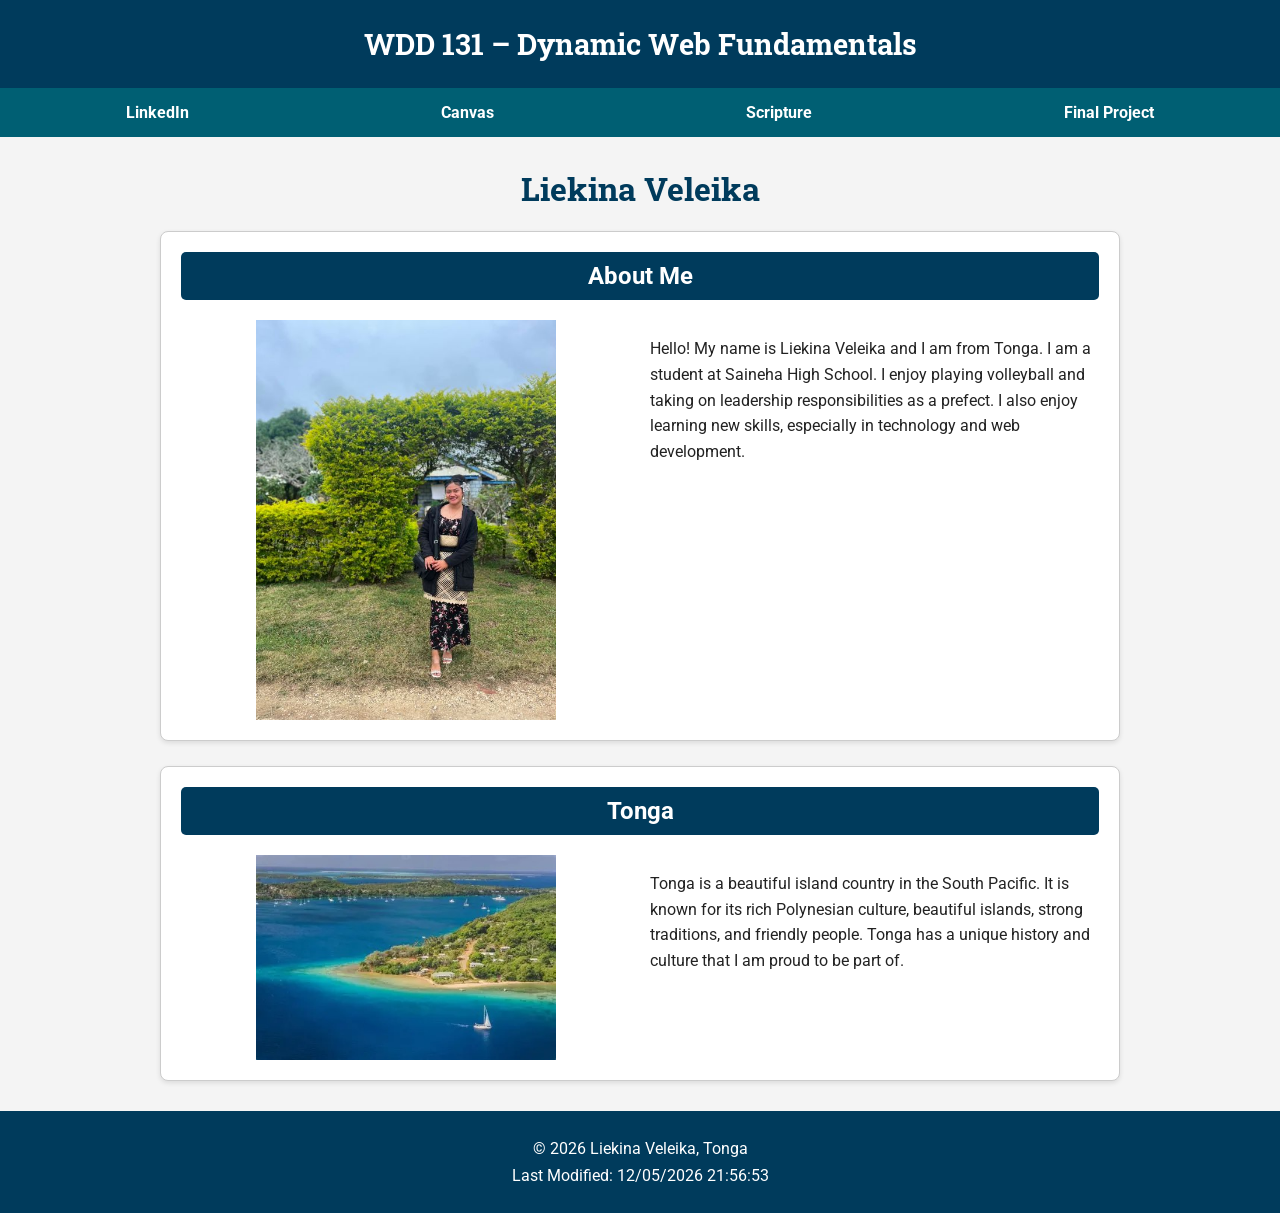
==== index.html @ aaa91f70 "Complete W01 Home Page" ====
<!DOCTYPE html>
<html lang="en-US">

<head>
  <meta charset="UTF-8">
  <meta name="viewport" content="width=device-width, initial-scale=1.0">

  <title>WDD 131 – Dynamic Web Fundamentals – Liekina Veleika</title>

  <meta name="description"
    content="WDD 131 – Dynamic Web Fundamentals – Liekina Veleika. A student webpage about web development, learning, Tonga, volleyball, and leadership.">

  <meta name="author" content="Liekina Veleika">

  <!-- Google Fonts -->

<link rel="preconnect" href="https://fonts.googleapis.com"> <link rel="preconnect" href="https://fonts.gstatic.com" crossorigin> <link href="https://fonts.googleapis.com/css2?family=Roboto:wght@400;500;700&family=Roboto+Slab:wght@700&display=swap" rel="stylesheet">

<!-- External CSS file -->

<link rel="stylesheet" href="styles/base.css">

<!-- External JavaScript file -->

<script src="scripts/getdates.js" defer></script>
</head>

<body>

  <header>
    <span id="course-title">WDD 131 – Dynamic Web Fundamentals</span>

    <nav>
      <a href="https://www.linkedin.com/" target="_blank">LinkedIn</a>
      <a href="https://byupw.instructure.com/" target="_blank">Canvas</a>
      <a href="https://www.churchofjesuschrist.org/study/scriptures" target="_blank">Scripture</a>
      <a href="#">Final Project</a>
    </nav>
  </header>

  <main>

    <h1>Liekina Veleika</h1>

    <section class="card">
  <h2>About Me</h2>

  <img src="images/profile.jpg" alt=Liekina Veleika">

  <p>
    Hello! My name is Liekina Veleika and I am from Tonga.
    I am a student at Saineha High School. I enjoy playing volleyball and
    taking on leadership responsibilities as a prefect. I also enjoy
    learning new skills, especially in technology and web development.
  </p>
</section>

<section class="card">
  <h2>Tonga</h2>

  <img src="images/tonga.jpg" alt="Beautiful coastal landscape in Tonga">

  <p>
    Tonga is a beautiful island country in the South Pacific.
    It is known for its rich Polynesian culture, beautiful islands,
    strong traditions, and friendly people. Tonga has a unique history
    and culture that I am proud to be part of.
  </p>
</section>


  </main>

  <footer>
    <p>
      &copy; <span id="currentyear"></span>
      Liekina Veleika, Tonga
    </p>

    <p id="lastModified"></p>
  </footer>

</body>
</html>
---- styles/base.css ----
:root {
  --primary-color: #003b5c;
  --secondary-color: #005f73;
  --accent-color: #ee9b00;
  --background-color: #f4f4f4;
  --text-color: #222;
  --white: #ffffff;
}

* {
  box-sizing: border-box;
}

body {
  margin: 0;
  font-family: 'Roboto', sans-serif;
  color: var(--text-color);
  background-color: var(--background-color);
}

header {
  background-color: var(--primary-color);
  color: var(--white);
}

#course-title {
  display: block;
  text-align: center;
  padding: 25px 10px;
  font-family: 'Roboto Slab', serif;
  font-size: 1.8rem;
  font-weight: 700;
}

nav {
  display: flex;
  justify-content: space-around;
  align-items: center;
  background-color: var(--secondary-color);
}

nav a {
  color: var(--white);
  text-decoration: none;
  padding: 15px 20px;
  font-weight: 700;
  transition: background-color 0.3s, color 0.3s;
}

nav a:hover {
  background-color: var(--accent-color);
  color: #000;
}

main {
  max-width: 1000px;
  margin: 30px auto;
  padding: 0 20px;
}

h1 {
  text-align: center;
  font-family: 'Roboto Slab', serif;
  color: var(--primary-color);
}

.card {
  display: grid;
  grid-template-columns: 1fr 1fr;
  gap: 20px;
  background-color: var(--white);
  border: 1px solid #ccc;
  border-radius: 8px;
  padding: 20px;
  margin-bottom: 25px;
  box-shadow: 0 2px 5px rgba(0, 0, 0, 0.1);
}

.card h2 {
  grid-column: 1 / -1;
  text-align: center;
  background-color: var(--primary-color);
  color: var(--white);
  padding: 10px;
  margin: 0;
  border-radius: 5px;
}

.card img {
  width: 100%;
  max-width: 300px;
  height: auto;
  display: block;
  margin: auto;
}

.card p {
  line-height: 1.6;
}

footer {
  text-align: center;
  background-color: var(--primary-color);
  color: var(--white);
  padding: 20px;
  margin-top: 30px;
}

footer p {
  margin: 8px;
}

@media (max-width: 600px) {
  nav {
    flex-direction: column;
  }

  nav a {
    width: 100%;
    text-align: center;
  }

  .card {
    grid-template-columns: 1fr;
  }
}
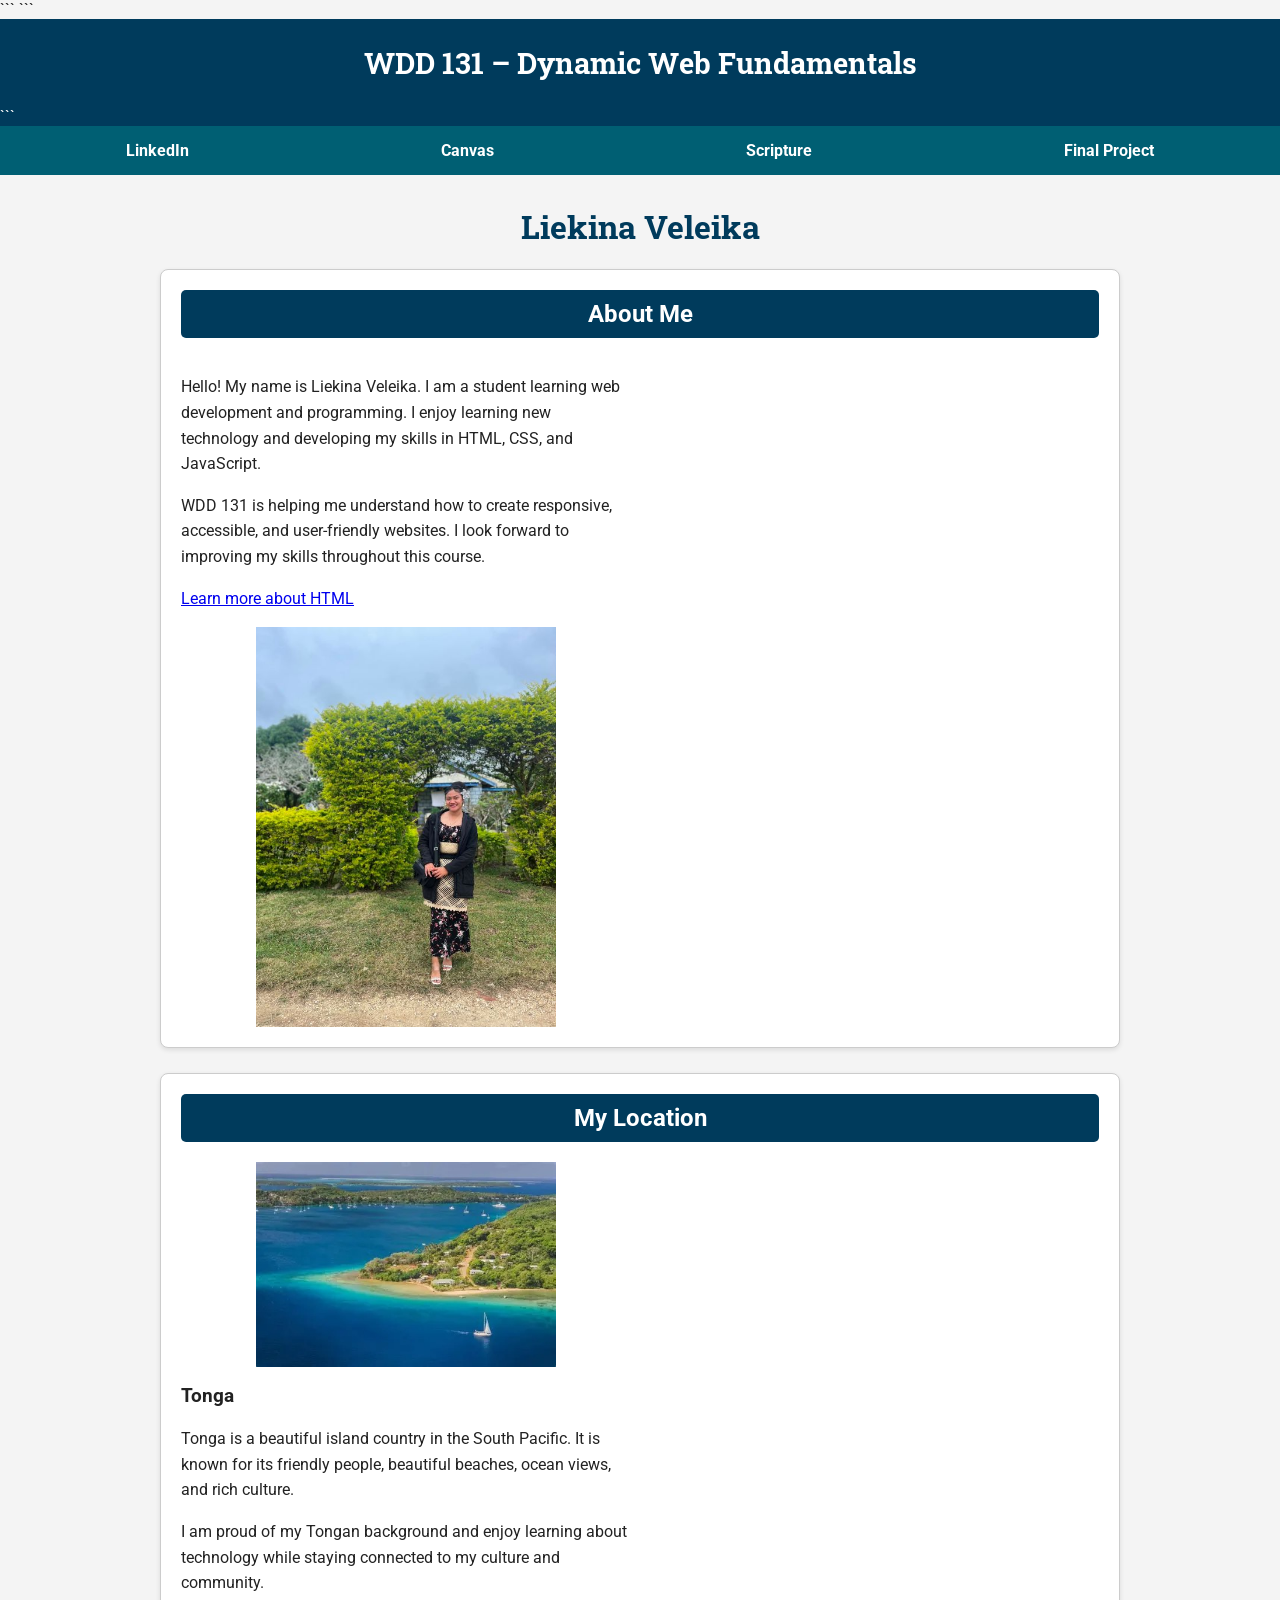
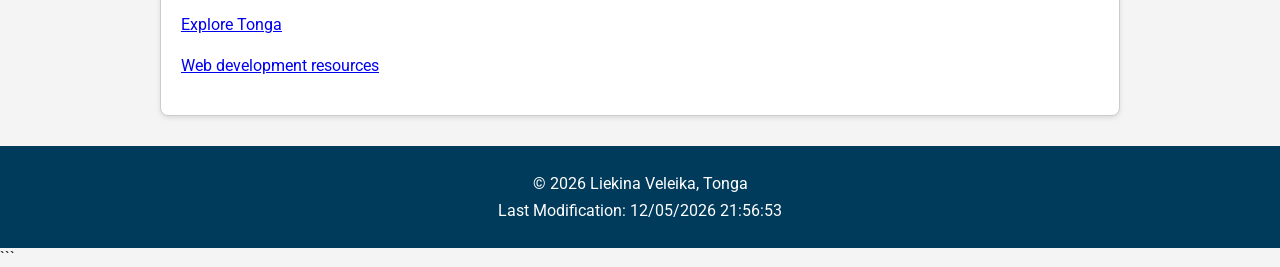
==== commit 982c6939: "Fix W01 HTML validation and links" ====
--- a/index.html
+++ b/index.html
@@ -1,84 +1,115 @@
 <!DOCTYPE html>
-<html lang="en-US">
 
+<html lang="en">
 <head>
-  <meta charset="UTF-8">
-  <meta name="viewport" content="width=device-width, initial-scale=1.0">
+    <meta charset="UTF-8">
+    <meta name="viewport" content="width=device-width, initial-scale=1.0">
+    <title>WDD 131 – Dynamic Web Fundamentals – Liekina Veleika</title>
+    <meta name="description" content="WDD 131 – Dynamic Web Fundamentals – Liekina Veleika. A student webpage about web development, learning, Tonga, volleyball, and leadership.">
+    <meta name="author" content="Liekina Veleika">
 
-  <title>WDD 131 – Dynamic Web Fundamentals – Liekina Veleika</title>
-
-  <meta name="description"
-    content="WDD 131 – Dynamic Web Fundamentals – Liekina Veleika. A student webpage about web development, learning, Tonga, volleyball, and leadership.">
-
-  <meta name="author" content="Liekina Veleika">
-
-  <!-- Google Fonts -->
-
-<link rel="preconnect" href="https://fonts.googleapis.com"> <link rel="preconnect" href="https://fonts.gstatic.com" crossorigin> <link href="https://fonts.googleapis.com/css2?family=Roboto:wght@400;500;700&family=Roboto+Slab:wght@700&display=swap" rel="stylesheet">
-
-<!-- External CSS file -->
-
+```
 <link rel="stylesheet" href="styles/base.css">
 
-<!-- External JavaScript file -->
+<link rel="preconnect" href="https://fonts.googleapis.com">
+<link rel="preconnect" href="https://fonts.gstatic.com" crossorigin>
+<link href="https://fonts.googleapis.com/css2?family=Roboto:wght@400;500;700&family=Roboto+Slab:wght@700&display=swap" rel="stylesheet">
 
 <script src="scripts/getdates.js" defer></script>
+```
+
 </head>
 
 <body>
+    <header>
+        <span id="course-title">WDD 131 – Dynamic Web Fundamentals</span>
 
-  <header>
-    <span id="course-title">WDD 131 – Dynamic Web Fundamentals</span>
+```
+    <nav>
+        <a href="https://www.linkedin.com/" target="_blank">LinkedIn</a>
+        <a href="https://byupw.instructure.com/" target="_blank">Canvas</a>
+        <a href="https://www.churchofjesuschrist.org/study/scriptures" target="_blank">Scripture</a>
+        <a href="#">Final Project</a>
+    </nav>
+</header>
 
-    <nav>
-      <a href="https://www.linkedin.com/" target="_blank">LinkedIn</a>
-      <a href="https://byupw.instructure.com/" target="_blank">Canvas</a>
-      <a href="https://www.churchofjesuschrist.org/study/scriptures" target="_blank">Scripture</a>
-      <a href="#">Final Project</a>
-    </nav>
-  </header>
-
-  <main>
-
+<main>
     <h1>Liekina Veleika</h1>
 
     <section class="card">
-  <h2>About Me</h2>
+        <h2>About Me</h2>
 
-  <img src="images/profile.jpg" alt=Liekina Veleika">
+        <div class="about-content">
+            <div>
+                <p>
+                    Hello! My name is Liekina Veleika. I am a student learning
+                    web development and programming. I enjoy learning new
+                    technology and developing my skills in HTML, CSS, and
+                    JavaScript.
+                </p>
 
-  <p>
-    Hello! My name is Liekina Veleika and I am from Tonga.
-    I am a student at Saineha High School. I enjoy playing volleyball and
-    taking on leadership responsibilities as a prefect. I also enjoy
-    learning new skills, especially in technology and web development.
-  </p>
-</section>
+                <p>
+                    WDD 131 is helping me understand how to create responsive,
+                    accessible, and user-friendly websites. I look forward to
+                    improving my skills throughout this course.
+                </p>
 
-<section class="card">
-  <h2>Tonga</h2>
+                <p>
+                    <a href="https://developer.mozilla.org/en-US/docs/Web/HTML" target="_blank">
+                        Learn more about HTML
+                    </a>
+                </p>
+            </div>
 
-  <img src="images/tonga.jpg" alt="Beautiful coastal landscape in Tonga">
+            <img src="images/profile.jpg" alt="Portrait of Liekina Veleika">
+        </div>
+    </section>
 
-  <p>
-    Tonga is a beautiful island country in the South Pacific.
-    It is known for its rich Polynesian culture, beautiful islands,
-    strong traditions, and friendly people. Tonga has a unique history
-    and culture that I am proud to be part of.
-  </p>
-</section>
+    <section class="card">
+        <h2>My Location</h2>
 
+        <div class="location-content">
+            <img src="images/tonga.jpg" alt="Beautiful coastal landscape in Tonga">
 
-  </main>
+            <div>
+                <h3>Tonga</h3>
 
-  <footer>
+                <p>
+                    Tonga is a beautiful island country in the South Pacific.
+                    It is known for its friendly people, beautiful beaches,
+                    ocean views, and rich culture.
+                </p>
+
+                <p>
+                    I am proud of my Tongan background and enjoy learning
+                    about technology while staying connected to my culture
+                    and community.
+                </p>
+
+                <p>
+                    <a href="https://www.tourismtonga.gov.to/" target="_blank">
+                        Explore Tonga
+                    </a>
+                </p>
+
+                <p>
+                    <a href="https://www.w3.org/" target="_blank">
+                        Web development resources
+                    </a>
+                </p>
+            </div>
+        </div>
+    </section>
+</main>
+
+<footer>
     <p>
-      &copy; <span id="currentyear"></span>
-      Liekina Veleika, Tonga
+        © <span id="currentyear"></span> Liekina Veleika, Tonga
     </p>
 
     <p id="lastModified"></p>
-  </footer>
+</footer>
+```
 
 </body>
 </html>
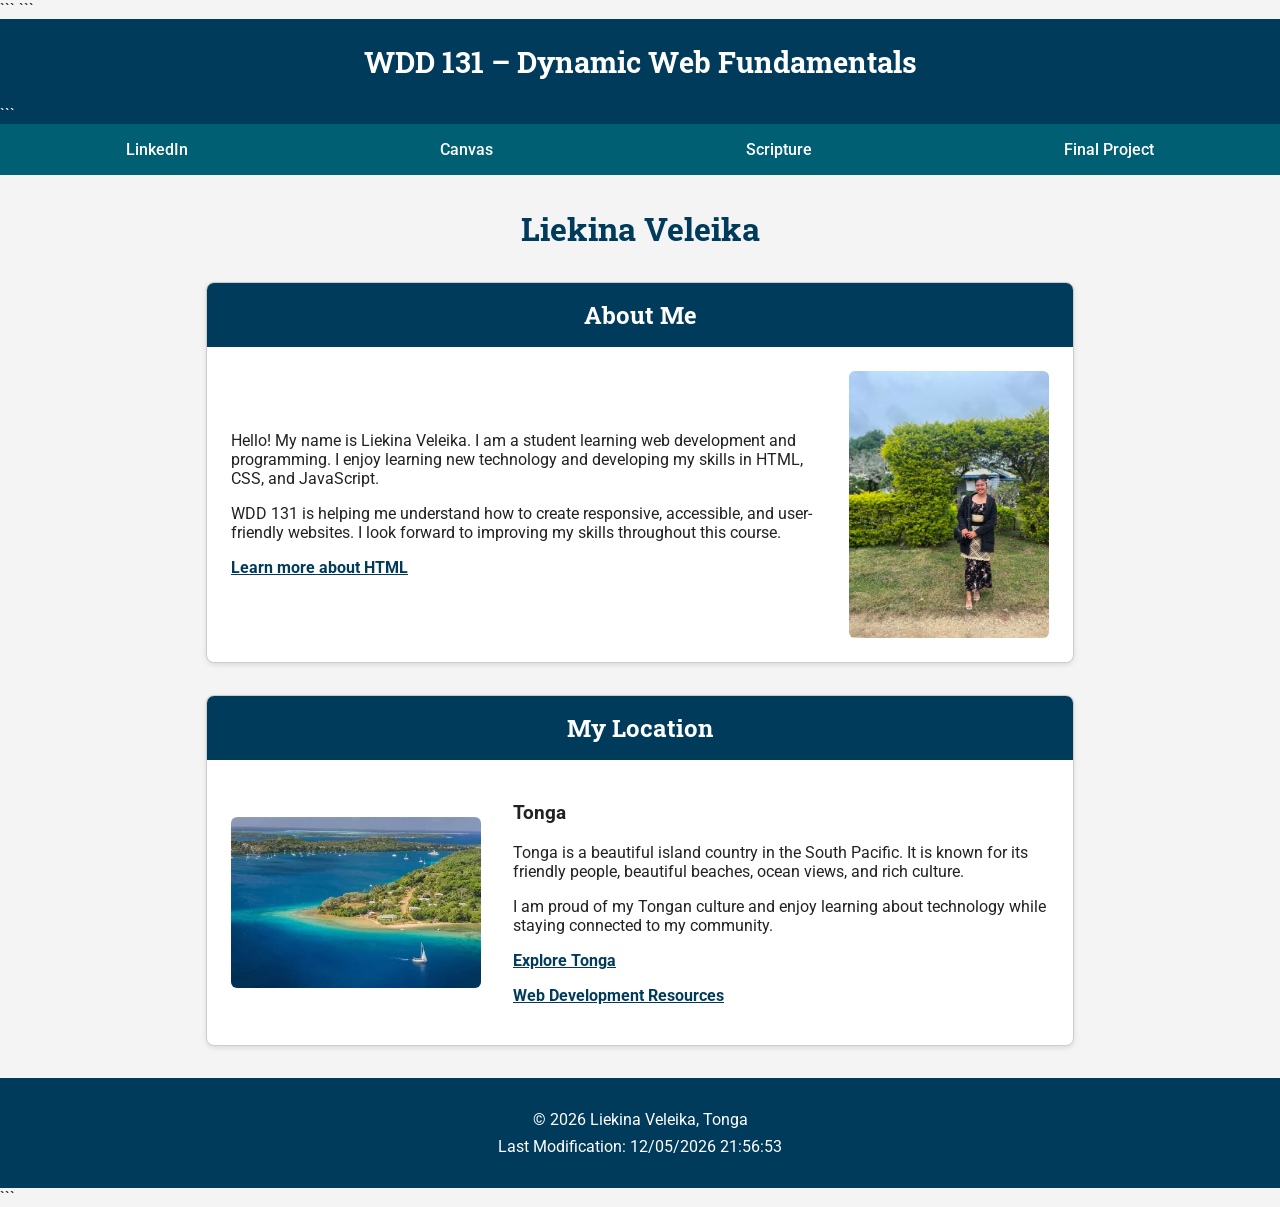
==== commit 12d19950: "Fix W01 Home Page validation" ====
--- a/index.html
+++ b/index.html
@@ -4,11 +4,14 @@
 <head>
     <meta charset="UTF-8">
     <meta name="viewport" content="width=device-width, initial-scale=1.0">
-    <title>WDD 131 – Dynamic Web Fundamentals – Liekina Veleika</title>
-    <meta name="description" content="WDD 131 – Dynamic Web Fundamentals – Liekina Veleika. A student webpage about web development, learning, Tonga, volleyball, and leadership.">
-    <meta name="author" content="Liekina Veleika">
 
 ```
+<title>WDD 131 – Dynamic Web Fundamentals – Liekina Veleika</title>
+
+<meta name="description" content="WDD 131 – Dynamic Web Fundamentals – Liekina Veleika. A student webpage about web development, learning, Tonga, volleyball, and leadership.">
+
+<meta name="author" content="Liekina Veleika">
+
 <link rel="stylesheet" href="styles/base.css">
 
 <link rel="preconnect" href="https://fonts.googleapis.com">
@@ -81,9 +84,8 @@
                 </p>
 
                 <p>
-                    I am proud of my Tongan background and enjoy learning
-                    about technology while staying connected to my culture
-                    and community.
+                    I am proud of my Tongan culture and enjoy learning
+                    about technology while staying connected to my community.
                 </p>
 
                 <p>
@@ -94,7 +96,7 @@
 
                 <p>
                     <a href="https://www.w3.org/" target="_blank">
-                        Web development resources
+                        Web Development Resources
                     </a>
                 </p>
             </div>
--- a/styles/base.css
+++ b/styles/base.css
@@ -1,126 +1,152 @@
 :root {
-  --primary-color: #003b5c;
-  --secondary-color: #005f73;
-  --accent-color: #ee9b00;
-  --background-color: #f4f4f4;
-  --text-color: #222;
-  --white: #ffffff;
+--primary-color: #003b5c;
+--secondary-color: #005f73;
+--accent-color: #ee9b00;
+--background-color: #f4f4f4;
+--text-color: #222;
+--white: #ffffff;
 }
 
 * {
   box-sizing: border-box;
-}
+  }
 
 body {
-  margin: 0;
-  font-family: 'Roboto', sans-serif;
-  color: var(--text-color);
-  background-color: var(--background-color);
+margin: 0;
+font-family: "Roboto", sans-serif;
+color: var(--text-color);
+background-color: var(--background-color);
 }
 
 header {
-  background-color: var(--primary-color);
-  color: var(--white);
+background-color: var(--primary-color);
+color: var(--white);
 }
 
 #course-title {
-  display: block;
-  text-align: center;
-  padding: 25px 10px;
-  font-family: 'Roboto Slab', serif;
-  font-size: 1.8rem;
-  font-weight: 700;
+display: block;
+text-align: center;
+padding: 1.5rem 1rem;
+font-family: "Roboto Slab", serif;
+font-size: 1.8rem;
+font-weight: 700;
 }
 
 nav {
-  display: flex;
-  justify-content: space-around;
-  align-items: center;
-  background-color: var(--secondary-color);
+display: flex;
+justify-content: space-around;
+align-items: center;
+background-color: var(--secondary-color);
 }
 
 nav a {
-  color: var(--white);
-  text-decoration: none;
-  padding: 15px 20px;
-  font-weight: 700;
-  transition: background-color 0.3s, color 0.3s;
+color: var(--white);
+text-decoration: none;
+padding: 1rem;
+font-weight: 500;
 }
 
 nav a:hover {
-  background-color: var(--accent-color);
-  color: #000;
+background-color: var(--accent-color);
+color: #000;
+text-decoration: underline;
 }
 
 main {
-  max-width: 1000px;
-  margin: 30px auto;
-  padding: 0 20px;
+max-width: 900px;
+margin: 2rem auto;
+padding: 0 1rem;
 }
 
 h1 {
-  text-align: center;
-  font-family: 'Roboto Slab', serif;
-  color: var(--primary-color);
+text-align: center;
+color: var(--primary-color);
+font-family: "Roboto Slab", serif;
+margin-bottom: 2rem;
 }
 
 .card {
-  display: grid;
-  grid-template-columns: 1fr 1fr;
-  gap: 20px;
-  background-color: var(--white);
-  border: 1px solid #ccc;
-  border-radius: 8px;
-  padding: 20px;
-  margin-bottom: 25px;
-  box-shadow: 0 2px 5px rgba(0, 0, 0, 0.1);
+display: grid;
+background-color: var(--white);
+border: 1px solid #ccc;
+border-radius: 8px;
+margin-bottom: 2rem;
+overflow: hidden;
+box-shadow: 0 2px 5px rgba(0, 0, 0, 0.1);
 }
 
 .card h2 {
-  grid-column: 1 / -1;
-  text-align: center;
-  background-color: var(--primary-color);
-  color: var(--white);
-  padding: 10px;
-  margin: 0;
-  border-radius: 5px;
+margin: 0;
+padding: 1rem;
+background-color: var(--primary-color);
+color: var(--white);
+text-align: center;
+font-family: "Roboto Slab", serif;
 }
 
-.card img {
-  width: 100%;
-  max-width: 300px;
-  height: auto;
-  display: block;
-  margin: auto;
+.about-content {
+display: grid;
+grid-template-columns: 1fr 200px;
+gap: 2rem;
+padding: 1.5rem;
+align-items: center;
 }
 
-.card p {
-  line-height: 1.6;
+.location-content {
+display: grid;
+grid-template-columns: 250px 1fr;
+gap: 2rem;
+padding: 1.5rem;
+align-items: center;
+}
+
+.about-content img,
+.location-content img {
+width: 100%;
+height: auto;
+border-radius: 6px;
+}
+
+.card a {
+color: var(--primary-color);
+font-weight: 700;
+}
+
+.card a:hover {
+color: var(--accent-color);
 }
 
 footer {
-  text-align: center;
-  background-color: var(--primary-color);
-  color: var(--white);
-  padding: 20px;
-  margin-top: 30px;
+background-color: var(--primary-color);
+color: var(--white);
+text-align: center;
+padding: 1.5rem;
+margin-top: 2rem;
 }
 
 footer p {
-  margin: 8px;
+margin: 0.5rem;
 }
 
 @media (max-width: 600px) {
-  nav {
+#course-title {
+font-size: 1.3rem;
+}
+
+```
+nav {
     flex-direction: column;
-  }
+}
 
-  nav a {
+nav a {
     width: 100%;
     text-align: center;
-  }
+}
 
-  .card {
+.about-content,
+.location-content {
     grid-template-columns: 1fr;
-  }
+}
+```
+
 }
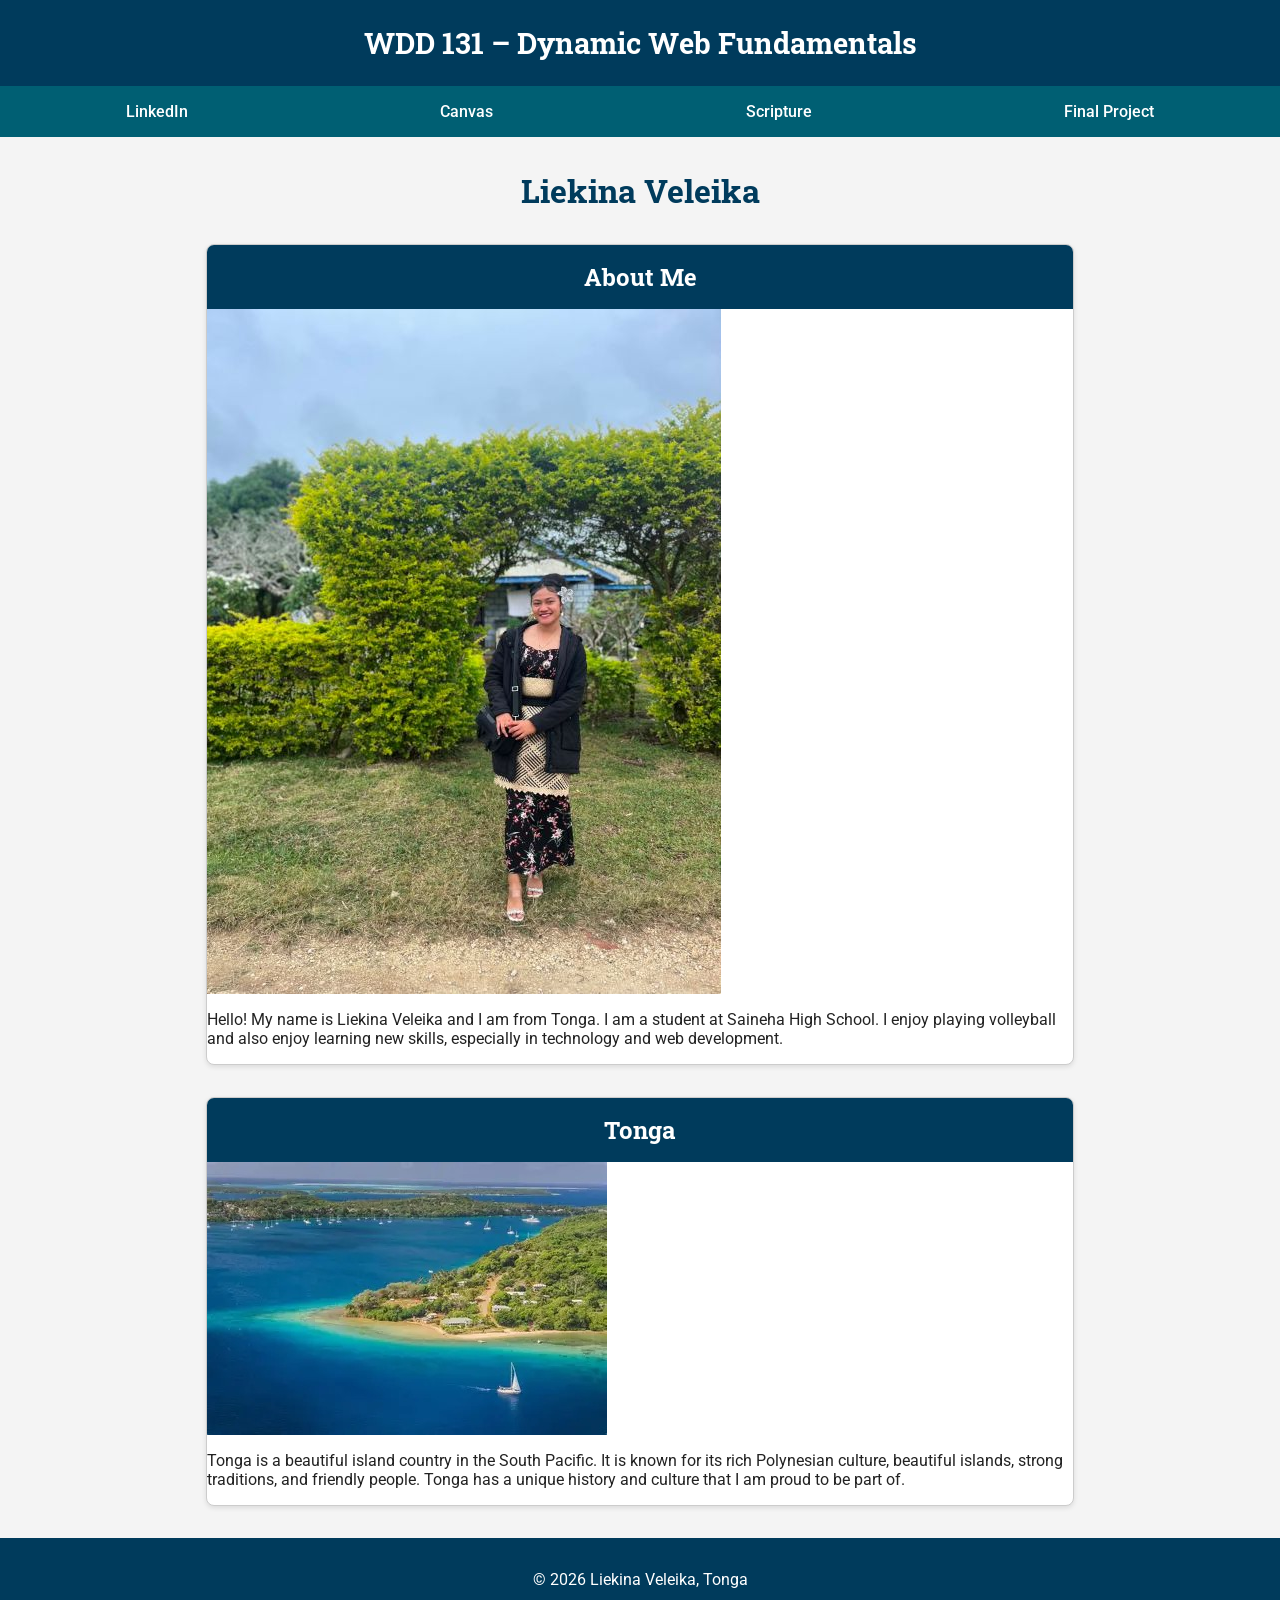
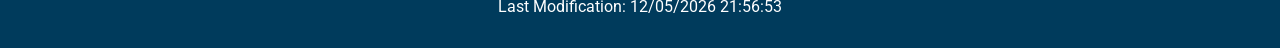
==== commit d29affbe: "Update W01 Home Page" ====
--- a/index.html
+++ b/index.html
@@ -1,117 +1,83 @@
 <!DOCTYPE html>
+<html lang="en-US">
 
-<html lang="en">
 <head>
-    <meta charset="UTF-8">
-    <meta name="viewport" content="width=device-width, initial-scale=1.0">
+  <meta charset="UTF-8">
+  <meta name="viewport" content="width=device-width, initial-scale=1.0">
 
-```
-<title>WDD 131 – Dynamic Web Fundamentals – Liekina Veleika</title>
+  <title>WDD 131 – Dynamic Web Fundamentals – Liekina Veleika</title>
 
-<meta name="description" content="WDD 131 – Dynamic Web Fundamentals – Liekina Veleika. A student webpage about web development, learning, Tonga, volleyball, and leadership.">
+  <meta name="description"
+    content="WDD 131 – Dynamic Web Fundamentals – Liekina Veleika. A student webpage about web development, learning, Tonga, rugby, and leadership.">
 
-<meta name="author" content="Liekina Veleika">
+  <meta name="author" content="Liekina Veleika">
+
+  <!-- Google Fonts -->
+
+<link rel="preconnect" href="https://fonts.googleapis.com"> <link rel="preconnect" href="https://fonts.gstatic.com" crossorigin> <link href="https://fonts.googleapis.com/css2?family=Roboto:wght@400;500;700&family=Roboto+Slab:wght@700&display=swap" rel="stylesheet">
+
+<!-- External CSS file -->
 
 <link rel="stylesheet" href="styles/base.css">
 
-<link rel="preconnect" href="https://fonts.googleapis.com">
-<link rel="preconnect" href="https://fonts.gstatic.com" crossorigin>
-<link href="https://fonts.googleapis.com/css2?family=Roboto:wght@400;500;700&family=Roboto+Slab:wght@700&display=swap" rel="stylesheet">
+<!-- External JavaScript file -->
 
 <script src="scripts/getdates.js" defer></script>
-```
-
 </head>
 
 <body>
-    <header>
-        <span id="course-title">WDD 131 – Dynamic Web Fundamentals</span>
 
-```
+  <header>
+    <span id="course-title">WDD 131 – Dynamic Web Fundamentals</span>
+
     <nav>
-        <a href="https://www.linkedin.com/" target="_blank">LinkedIn</a>
-        <a href="https://byupw.instructure.com/" target="_blank">Canvas</a>
-        <a href="https://www.churchofjesuschrist.org/study/scriptures" target="_blank">Scripture</a>
-        <a href="#">Final Project</a>
+      <a href="https://www.linkedin.com/" target="_blank">LinkedIn</a>
+      <a href="https://byupw.instructure.com/" target="_blank">Canvas</a>
+      <a href="https://www.churchofjesuschrist.org/study/scriptures" target="_blank">Scripture</a>
+      <a href="#">Final Project</a>
     </nav>
-</header>
+  </header>
 
-<main>
+  <main>
+
     <h1>Liekina Veleika</h1>
 
     <section class="card">
-        <h2>About Me</h2>
+  <h2>About Me</h2>
 
-        <div class="about-content">
-            <div>
-                <p>
-                    Hello! My name is Liekina Veleika. I am a student learning
-                    web development and programming. I enjoy learning new
-                    technology and developing my skills in HTML, CSS, and
-                    JavaScript.
-                </p>
+  <img src="images/profile.jpg" alt="Liekina Veleika">
 
-                <p>
-                    WDD 131 is helping me understand how to create responsive,
-                    accessible, and user-friendly websites. I look forward to
-                    improving my skills throughout this course.
-                </p>
+  <p>
+    Hello! My name is Liekina Veleika and I am from Tonga.
+    I am a student at Saineha High School. I enjoy playing volleyball and also enjoy
+    learning new skills, especially in technology and web development.
+  </p>
+</section>
 
-                <p>
-                    <a href="https://developer.mozilla.org/en-US/docs/Web/HTML" target="_blank">
-                        Learn more about HTML
-                    </a>
-                </p>
-            </div>
+<section class="card">
+  <h2>Tonga</h2>
 
-            <img src="images/profile.jpg" alt="Portrait of Liekina Veleika">
-        </div>
-    </section>
+  <img src="images/tonga.jpg" alt="Beautiful coastal landscape in Tonga">
 
-    <section class="card">
-        <h2>My Location</h2>
+  <p>
+    Tonga is a beautiful island country in the South Pacific.
+    It is known for its rich Polynesian culture, beautiful islands,
+    strong traditions, and friendly people. Tonga has a unique history
+    and culture that I am proud to be part of.
+  </p>
+</section>
 
-        <div class="location-content">
-            <img src="images/tonga.jpg" alt="Beautiful coastal landscape in Tonga">
 
-            <div>
-                <h3>Tonga</h3>
+  </main>
 
-                <p>
-                    Tonga is a beautiful island country in the South Pacific.
-                    It is known for its friendly people, beautiful beaches,
-                    ocean views, and rich culture.
-                </p>
-
-                <p>
-                    I am proud of my Tongan culture and enjoy learning
-                    about technology while staying connected to my community.
-                </p>
-
-                <p>
-                    <a href="https://www.tourismtonga.gov.to/" target="_blank">
-                        Explore Tonga
-                    </a>
-                </p>
-
-                <p>
-                    <a href="https://www.w3.org/" target="_blank">
-                        Web Development Resources
-                    </a>
-                </p>
-            </div>
-        </div>
-    </section>
-</main>
-
-<footer>
+  <footer>
     <p>
-        © <span id="currentyear"></span> Liekina Veleika, Tonga
+      &copy; <span id="currentyear"></span>
+      Liekina Veleika, Tonga
     </p>
 
     <p id="lastModified"></p>
-</footer>
-```
+  </footer>
 
 </body>
 </html>
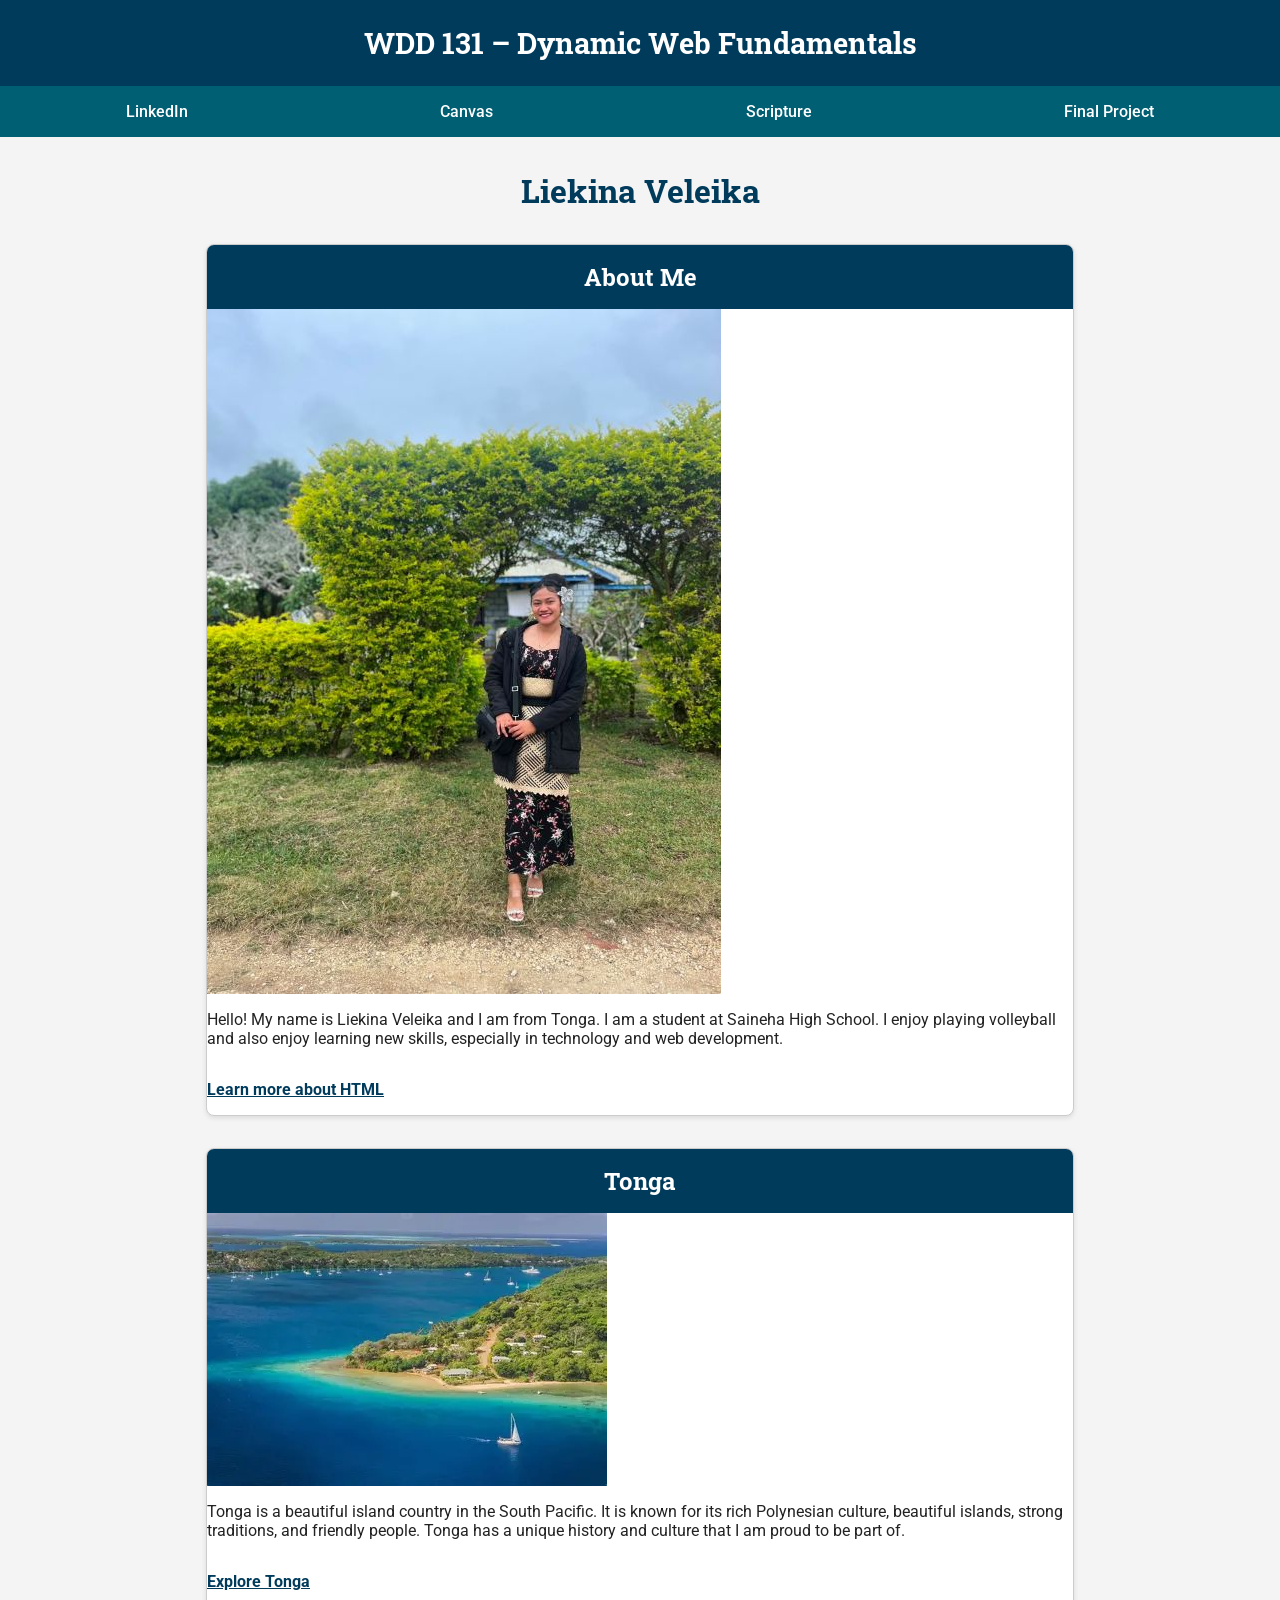
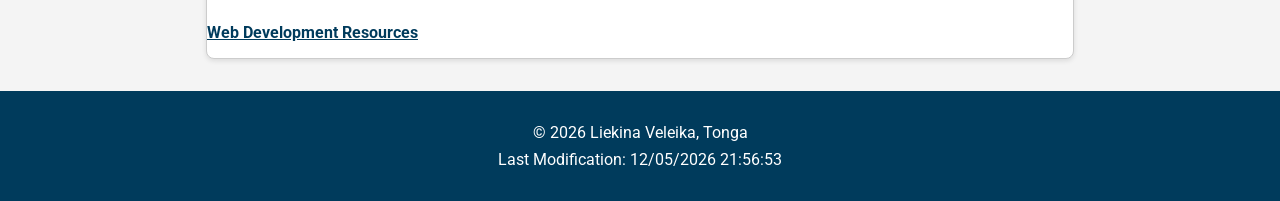
==== commit 0b34c996: "Add required page links" ====
--- a/index.html
+++ b/index.html
@@ -13,16 +13,17 @@
   <meta name="author" content="Liekina Veleika">
 
   <!-- Google Fonts -->
+  <link rel="preconnect" href="https://fonts.googleapis.com">
+  <link rel="preconnect" href="https://fonts.gstatic.com" crossorigin>
+  <link
+    href="https://fonts.googleapis.com/css2?family=Roboto:wght@400;500;700&family=Roboto+Slab:wght@700&display=swap"
+    rel="stylesheet">
 
-<link rel="preconnect" href="https://fonts.googleapis.com"> <link rel="preconnect" href="https://fonts.gstatic.com" crossorigin> <link href="https://fonts.googleapis.com/css2?family=Roboto:wght@400;500;700&family=Roboto+Slab:wght@700&display=swap" rel="stylesheet">
+  <!-- External CSS file -->
+  <link rel="stylesheet" href="styles/base.css">
 
-<!-- External CSS file -->
-
-<link rel="stylesheet" href="styles/base.css">
-
-<!-- External JavaScript file -->
-
-<script src="scripts/getdates.js" defer></script>
+  <!-- External JavaScript file -->
+  <script src="scripts/getdates.js" defer></script>
 </head>
 
 <body>
@@ -43,30 +44,48 @@
     <h1>Liekina Veleika</h1>
 
     <section class="card">
-  <h2>About Me</h2>
+      <h2>About Me</h2>
 
-  <img src="images/profile.jpg" alt="Liekina Veleika">
+      <img src="images/profile.jpg" alt="Liekina Veleika">
 
-  <p>
-    Hello! My name is Liekina Veleika and I am from Tonga.
-    I am a student at Saineha High School. I enjoy playing volleyball and also enjoy
-    learning new skills, especially in technology and web development.
-  </p>
-</section>
+      <p>
+        Hello! My name is Liekina Veleika and I am from Tonga.
+        I am a student at Saineha High School. I enjoy playing volleyball
+        and also enjoy learning new skills, especially in technology and
+        web development.
+      </p>
 
-<section class="card">
-  <h2>Tonga</h2>
+      <p>
+        <a href="https://developer.mozilla.org/en-US/docs/Web/HTML" target="_blank">
+          Learn more about HTML
+        </a>
+      </p>
+    </section>
 
-  <img src="images/tonga.jpg" alt="Beautiful coastal landscape in Tonga">
+    <section class="card">
+      <h2>Tonga</h2>
 
-  <p>
-    Tonga is a beautiful island country in the South Pacific.
-    It is known for its rich Polynesian culture, beautiful islands,
-    strong traditions, and friendly people. Tonga has a unique history
-    and culture that I am proud to be part of.
-  </p>
-</section>
+      <img src="images/tonga.jpg" alt="Beautiful coastal landscape in Tonga">
 
+      <p>
+        Tonga is a beautiful island country in the South Pacific.
+        It is known for its rich Polynesian culture, beautiful islands,
+        strong traditions, and friendly people. Tonga has a unique history
+        and culture that I am proud to be part of.
+      </p>
+
+      <p>
+        <a href="https://www.tourismtonga.gov.to/" target="_blank">
+          Explore Tonga
+        </a>
+      </p>
+
+      <p>
+        <a href="https://www.w3.org/" target="_blank">
+          Web Development Resources
+        </a>
+      </p>
+    </section>
 
   </main>
 
--- a/styles/base.css
+++ b/styles/base.css
@@ -1,152 +1,149 @@
 :root {
---primary-color: #003b5c;
---secondary-color: #005f73;
---accent-color: #ee9b00;
---background-color: #f4f4f4;
---text-color: #222;
---white: #ffffff;
+    --primary-color: #003b5c;
+    --secondary-color: #005f73;
+    --accent-color: #ee9b00;
+    --background-color: #f4f4f4;
+    --text-color: #222;
+    --white: #ffffff;
 }
 
 * {
-  box-sizing: border-box;
-  }
+    box-sizing: border-box;
+}
 
 body {
-margin: 0;
-font-family: "Roboto", sans-serif;
-color: var(--text-color);
-background-color: var(--background-color);
+    margin: 0;
+    font-family: "Roboto", sans-serif;
+    color: var(--text-color);
+    background-color: var(--background-color);
 }
 
 header {
-background-color: var(--primary-color);
-color: var(--white);
+    background-color: var(--primary-color);
+    color: var(--white);
 }
 
 #course-title {
-display: block;
-text-align: center;
-padding: 1.5rem 1rem;
-font-family: "Roboto Slab", serif;
-font-size: 1.8rem;
-font-weight: 700;
+    display: block;
+    text-align: center;
+    padding: 1.5rem 1rem;
+    font-family: "Roboto Slab", serif;
+    font-size: 1.8rem;
+    font-weight: 700;
 }
 
 nav {
-display: flex;
-justify-content: space-around;
-align-items: center;
-background-color: var(--secondary-color);
+    display: flex;
+    justify-content: space-around;
+    align-items: center;
+    background-color: var(--secondary-color);
 }
 
 nav a {
-color: var(--white);
-text-decoration: none;
-padding: 1rem;
-font-weight: 500;
+    color: var(--white);
+    text-decoration: none;
+    padding: 1rem;
+    font-weight: 500;
 }
 
 nav a:hover {
-background-color: var(--accent-color);
-color: #000;
-text-decoration: underline;
+    background-color: var(--accent-color);
+    color: #000;
+    text-decoration: underline;
 }
 
 main {
-max-width: 900px;
-margin: 2rem auto;
-padding: 0 1rem;
+    max-width: 900px;
+    margin: 2rem auto;
+    padding: 0 1rem;
 }
 
 h1 {
-text-align: center;
-color: var(--primary-color);
-font-family: "Roboto Slab", serif;
-margin-bottom: 2rem;
+    text-align: center;
+    color: var(--primary-color);
+    font-family: "Roboto Slab", serif;
+    margin-bottom: 2rem;
 }
 
 .card {
-display: grid;
-background-color: var(--white);
-border: 1px solid #ccc;
-border-radius: 8px;
-margin-bottom: 2rem;
-overflow: hidden;
-box-shadow: 0 2px 5px rgba(0, 0, 0, 0.1);
+    display: grid;
+    background-color: var(--white);
+    border: 1px solid #ccc;
+    border-radius: 8px;
+    margin-bottom: 2rem;
+    overflow: hidden;
+    box-shadow: 0 2px 5px rgba(0, 0, 0, 0.1);
 }
 
 .card h2 {
-margin: 0;
-padding: 1rem;
-background-color: var(--primary-color);
-color: var(--white);
-text-align: center;
-font-family: "Roboto Slab", serif;
+    margin: 0;
+    padding: 1rem;
+    background-color: var(--primary-color);
+    color: var(--white);
+    text-align: center;
+    font-family: "Roboto Slab", serif;
 }
 
 .about-content {
-display: grid;
-grid-template-columns: 1fr 200px;
-gap: 2rem;
-padding: 1.5rem;
-align-items: center;
+    display: grid;
+    grid-template-columns: 1fr 200px;
+    gap: 2rem;
+    padding: 1.5rem;
+    align-items: center;
 }
 
 .location-content {
-display: grid;
-grid-template-columns: 250px 1fr;
-gap: 2rem;
-padding: 1.5rem;
-align-items: center;
+    display: grid;
+    grid-template-columns: 250px 1fr;
+    gap: 2rem;
+    padding: 1.5rem;
+    align-items: center;
 }
 
 .about-content img,
 .location-content img {
-width: 100%;
-height: auto;
-border-radius: 6px;
+    width: 100%;
+    height: auto;
+    border-radius: 6px;
 }
 
 .card a {
-color: var(--primary-color);
-font-weight: 700;
+    color: var(--primary-color);
+    font-weight: 700;
 }
 
 .card a:hover {
-color: var(--accent-color);
+    color: var(--accent-color);
 }
 
 footer {
-background-color: var(--primary-color);
-color: var(--white);
-text-align: center;
-padding: 1.5rem;
-margin-top: 2rem;
+    background-color: var(--primary-color);
+    color: var(--white);
+    text-align: center;
+    padding: 1.5rem;
+    margin-top: 2rem;
 }
 
 footer p {
-margin: 0.5rem;
+    margin: 0.5rem;
 }
 
 @media (max-width: 600px) {
-#course-title {
-font-size: 1.3rem;
-}
+    #course-title {
+        font-size: 1.3rem;
+    }
 
-```
-nav {
-    flex-direction: column;
-}
+    nav {
+        flex-direction: column;
+    }
 
-nav a {
-    width: 100%;
-    text-align: center;
-}
+    nav a {
+        width: 100%;
+        text-align: center;
+    }
 
-.about-content,
-.location-content {
-    grid-template-columns: 1fr;
-}
-```
-
+    .about-content,
+    .location-content {
+        grid-template-columns: 1fr;
+    }
 }
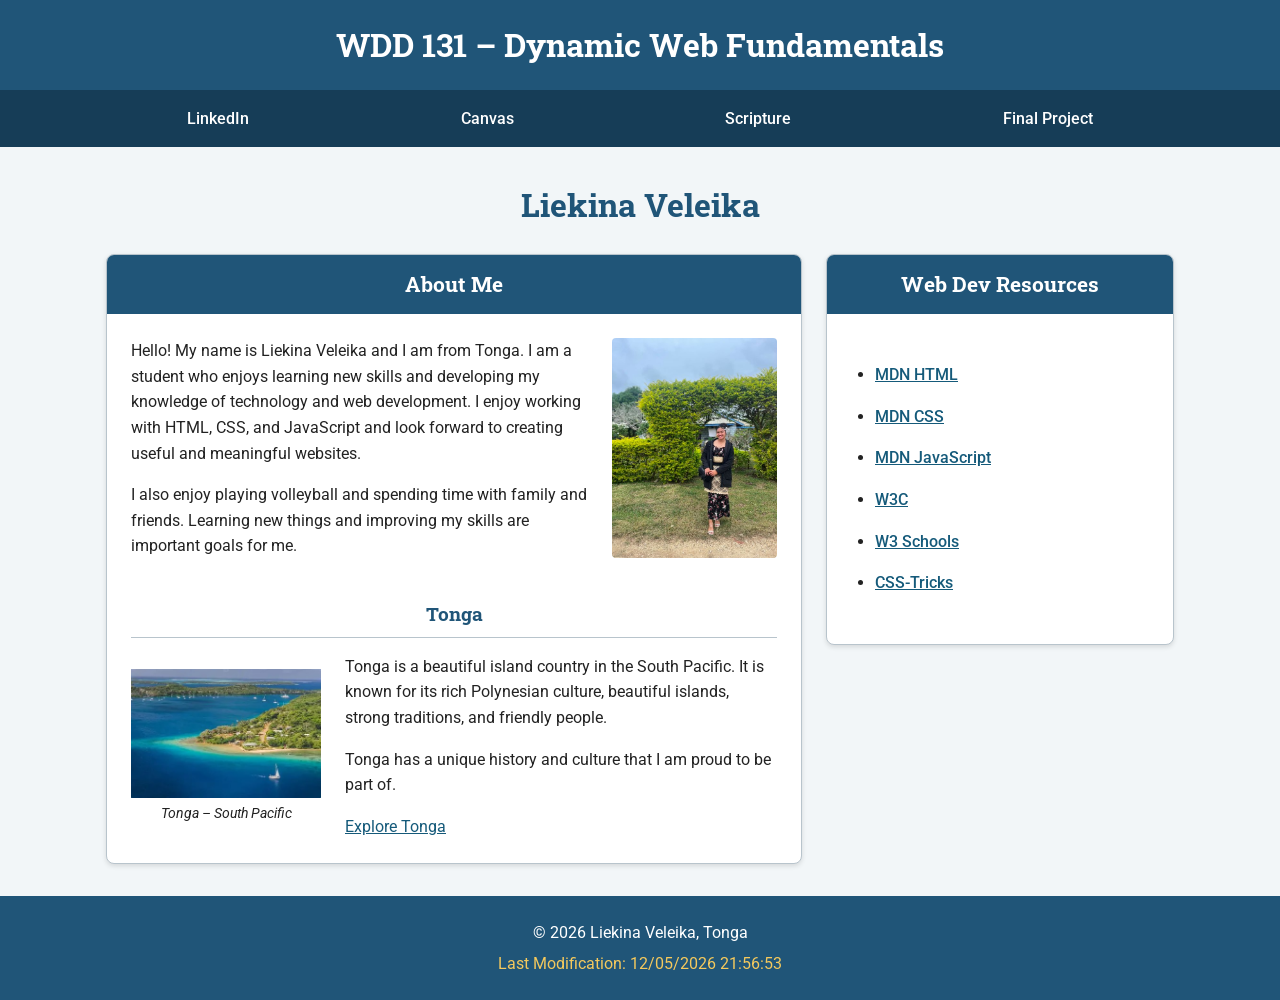
==== commit 440d43df: "Complete W01 Home Page" ====
--- a/index.html
+++ b/index.html
@@ -2,101 +2,163 @@
 <html lang="en-US">
 
 <head>
-  <meta charset="UTF-8">
-  <meta name="viewport" content="width=device-width, initial-scale=1.0">
+    <meta charset="UTF-8">
+    <meta name="viewport" content="width=device-width, initial-scale=1.0">
 
-  <title>WDD 131 – Dynamic Web Fundamentals – Liekina Veleika</title>
+    <title>WDD 131 – Dynamic Web Fundamentals – Liekina Veleika</title>
 
-  <meta name="description"
-    content="WDD 131 – Dynamic Web Fundamentals – Liekina Veleika. A student webpage about web development, learning, Tonga, rugby, and leadership.">
+    <meta name="description"
+        content="WDD 131 – Dynamic Web Fundamentals – Liekina Veleika. A student home page featuring web development, HTML, CSS, JavaScript, and information about Tonga.">
 
-  <meta name="author" content="Liekina Veleika">
+    <meta name="author" content="Liekina Veleika">
 
-  <!-- Google Fonts -->
-  <link rel="preconnect" href="https://fonts.googleapis.com">
-  <link rel="preconnect" href="https://fonts.gstatic.com" crossorigin>
-  <link
-    href="https://fonts.googleapis.com/css2?family=Roboto:wght@400;500;700&family=Roboto+Slab:wght@700&display=swap"
-    rel="stylesheet">
+    <link rel="preconnect" href="https://fonts.googleapis.com">
+    <link rel="preconnect" href="https://fonts.gstatic.com" crossorigin>
+    <link href="https://fonts.googleapis.com/css2?family=Roboto:wght@400;500;700&family=Roboto+Slab:wght@700&display=swap"
+        rel="stylesheet">
 
-  <!-- External CSS file -->
-  <link rel="stylesheet" href="styles/base.css">
+    <link rel="stylesheet" href="styles/base.css">
 
-  <!-- External JavaScript file -->
-  <script src="scripts/getdates.js" defer></script>
+    <script src="scripts/getdates.js" defer></script>
 </head>
 
 <body>
 
-  <header>
-    <span id="course-title">WDD 131 – Dynamic Web Fundamentals</span>
+    <header>
+        <span id="course-title">WDD 131 – Dynamic Web Fundamentals</span>
 
-    <nav>
-      <a href="https://www.linkedin.com/" target="_blank">LinkedIn</a>
-      <a href="https://byupw.instructure.com/" target="_blank">Canvas</a>
-      <a href="https://www.churchofjesuschrist.org/study/scriptures" target="_blank">Scripture</a>
-      <a href="#">Final Project</a>
-    </nav>
-  </header>
+        <nav>
+            <a href="https://www.linkedin.com/" target="_blank" rel="noopener noreferrer">LinkedIn</a>
+            <a href="https://byupw.instructure.com/" target="_blank" rel="noopener noreferrer">Canvas</a>
+            <a href="https://www.churchofjesuschrist.org/study/scriptures"
+                target="_blank" rel="noopener noreferrer">Scripture</a>
+            <a href="#">Final Project</a>
+        </nav>
+    </header>
 
-  <main>
+    <main>
 
-    <h1>Liekina Veleika</h1>
+        <h1>Liekina Veleika</h1>
 
-    <section class="card">
-      <h2>About Me</h2>
+        <div class="content-grid">
 
-      <img src="images/profile.jpg" alt="Liekina Veleika">
+            <div class="left-column">
 
-      <p>
-        Hello! My name is Liekina Veleika and I am from Tonga.
-        I am a student at Saineha High School. I enjoy playing volleyball
-        and also enjoy learning new skills, especially in technology and
-        web development.
-      </p>
+                <section class="card">
+                    <h2>About Me</h2>
 
-      <p>
-        <a href="https://developer.mozilla.org/en-US/docs/Web/HTML" target="_blank">
-          Learn more about HTML
-        </a>
-      </p>
-    </section>
+                    <div class="about-content">
+                        <img class="profile" src="images/profile.jpg" alt="Portrait of Liekina Veleika">
 
-    <section class="card">
-      <h2>Tonga</h2>
+                        <p>
+                            Hello! My name is Liekina Veleika and I am from Tonga.
+                            I am a student who enjoys learning new skills and developing
+                            my knowledge of technology and web development. I enjoy
+                            working with HTML, CSS, and JavaScript and look forward
+                            to creating useful and meaningful websites.
+                        </p>
 
-      <img src="images/tonga.jpg" alt="Beautiful coastal landscape in Tonga">
+                        <p>
+                            I also enjoy playing volleyball and spending time with
+                            family and friends. Learning new things and improving
+                            my skills are important goals for me.
+                        </p>
+                    </div>
 
-      <p>
-        Tonga is a beautiful island country in the South Pacific.
-        It is known for its rich Polynesian culture, beautiful islands,
-        strong traditions, and friendly people. Tonga has a unique history
-        and culture that I am proud to be part of.
-      </p>
+                    <div class="location">
+                        <h3>Tonga</h3>
 
-      <p>
-        <a href="https://www.tourismtonga.gov.to/" target="_blank">
-          Explore Tonga
-        </a>
-      </p>
+                        <div class="location-content">
+                            <figure>
+                                <img class="location-image" src="images/tonga.jpg"
+                                    alt="Beautiful coastal landscape in Tonga">
+                                <figcaption>Tonga – South Pacific</figcaption>
+                            </figure>
 
-      <p>
-        <a href="https://www.w3.org/" target="_blank">
-          Web Development Resources
-        </a>
-      </p>
-    </section>
+                            <div>
+                                <p>
+                                    Tonga is a beautiful island country in the South
+                                    Pacific. It is known for its rich Polynesian
+                                    culture, beautiful islands, strong traditions,
+                                    and friendly people.
+                                </p>
 
-  </main>
+                                <p>
+                                    Tonga has a unique history and culture that I am
+                                    proud to be part of.
+                                </p>
 
-  <footer>
-    <p>
-      &copy; <span id="currentyear"></span>
-      Liekina Veleika, Tonga
-    </p>
+                                <a href="https://www.tourismtonga.gov.to/"
+                                    target="_blank" rel="noopener noreferrer">
+                                    Explore Tonga
+                                </a>
+                            </div>
+                        </div>
+                    </div>
+                </section>
 
-    <p id="lastModified"></p>
-  </footer>
+            </div>
+
+            <section class="card resources-card">
+                <h2>Web Dev Resources</h2>
+
+                <ul>
+                    <li>
+                        <a href="https://developer.mozilla.org/en-US/docs/Web/HTML"
+                            target="_blank" rel="noopener noreferrer">
+                            MDN HTML
+                        </a>
+                    </li>
+
+                    <li>
+                        <a href="https://developer.mozilla.org/en-US/docs/Web/CSS"
+                            target="_blank" rel="noopener noreferrer">
+                            MDN CSS
+                        </a>
+                    </li>
+
+                    <li>
+                        <a href="https://developer.mozilla.org/en-US/docs/Web/JavaScript"
+                            target="_blank" rel="noopener noreferrer">
+                            MDN JavaScript
+                        </a>
+                    </li>
+
+                    <li>
+                        <a href="https://www.w3.org/"
+                            target="_blank" rel="noopener noreferrer">
+                            W3C
+                        </a>
+                    </li>
+
+                    <li>
+                        <a href="https://www.w3schools.com/"
+                            target="_blank" rel="noopener noreferrer">
+                            W3 Schools
+                        </a>
+                    </li>
+
+                    <li>
+                        <a href="https://css-tricks.com/"
+                            target="_blank" rel="noopener noreferrer">
+                            CSS-Tricks
+                        </a>
+                    </li>
+                </ul>
+            </section>
+
+        </div>
+
+    </main>
+
+    <footer>
+        <p>
+            &copy; <span id="currentyear"></span> Liekina Veleika, Tonga
+        </p>
+
+        <p id="lastModified"></p>
+    </footer>
 
 </body>
+
 </html>
--- a/styles/base.css
+++ b/styles/base.css
@@ -1,8 +1,7 @@
 :root {
-    --primary-color: #003b5c;
-    --secondary-color: #005f73;
-    --accent-color: #ee9b00;
-    --background-color: #f4f4f4;
+    --primary-color: #205578;
+    --secondary-color: #f2f6f8;
+    --accent-color: #f4c95d;
     --text-color: #222;
     --white: #ffffff;
 }
@@ -15,122 +14,187 @@
     margin: 0;
     font-family: "Roboto", sans-serif;
     color: var(--text-color);
-    background-color: var(--background-color);
+    background-color: var(--secondary-color);
+    line-height: 1.6;
 }
 
 header {
     background-color: var(--primary-color);
     color: var(--white);
+    padding: 0;
 }
 
 #course-title {
     display: block;
     text-align: center;
-    padding: 1.5rem 1rem;
-    font-family: "Roboto Slab", serif;
-    font-size: 1.8rem;
+    font-family: "Roboto Slab", serif;
+    font-size: 2rem;
     font-weight: 700;
+    padding: 1.2rem;
 }
 
 nav {
     display: flex;
-    justify-content: space-around;
+    justify-content: space-evenly;
     align-items: center;
-    background-color: var(--secondary-color);
+    background-color: #163d57;
 }
 
 nav a {
     color: var(--white);
     text-decoration: none;
-    padding: 1rem;
     font-weight: 500;
-}
-
-nav a:hover {
-    background-color: var(--accent-color);
-    color: #000;
+    padding: 1rem 1.5rem;
+    transition: color 0.2s ease, background-color 0.2s ease;
+}
+
+nav a:hover,
+nav a:focus {
+    color: var(--accent-color);
+    background-color: #0e2d40;
     text-decoration: underline;
 }
 
 main {
-    max-width: 900px;
+    max-width: 1100px;
     margin: 2rem auto;
     padding: 0 1rem;
 }
 
 h1 {
     text-align: center;
+    font-family: "Roboto Slab", serif;
     color: var(--primary-color);
-    font-family: "Roboto Slab", serif;
-    margin-bottom: 2rem;
+    margin-bottom: 1.5rem;
+}
+
+.content-grid {
+    display: grid;
+    grid-template-columns: 2fr 1fr;
+    gap: 1.5rem;
+    align-items: start;
 }
 
 .card {
-    display: grid;
     background-color: var(--white);
-    border: 1px solid #ccc;
+    border: 1px solid #b8c4cc;
     border-radius: 8px;
-    margin-bottom: 2rem;
     overflow: hidden;
-    box-shadow: 0 2px 5px rgba(0, 0, 0, 0.1);
+    box-shadow: 0 2px 5px rgba(0, 0, 0, 0.12);
 }
 
 .card h2 {
     margin: 0;
-    padding: 1rem;
+    padding: 0.8rem;
+    text-align: center;
     background-color: var(--primary-color);
     color: var(--white);
-    text-align: center;
-    font-family: "Roboto Slab", serif;
+    font-family: "Roboto Slab", serif;
+    font-size: 1.3rem;
 }
 
 .about-content {
-    display: grid;
-    grid-template-columns: 1fr 200px;
-    gap: 2rem;
     padding: 1.5rem;
+    min-height: 240px;
+}
+
+.profile {
+    float: right;
+    width: 165px;
+    height: auto;
+    margin: 0 0 1rem 1.5rem;
+    border-radius: 4px;
+}
+
+.about-content p {
+    margin-top: 0;
+}
+
+.location {
+    clear: both;
+    padding-bottom: 1.5rem;
+}
+
+.location h3 {
+    text-align: center;
+    color: var(--primary-color);
+    font-family: "Roboto Slab", serif;
+    border-bottom: 1px solid #b8c4cc;
+    margin: 0 1.5rem 1rem;
+    padding-bottom: 0.5rem;
+}
+
+.location-content {
+    display: flex;
     align-items: center;
-}
-
-.location-content {
-    display: grid;
-    grid-template-columns: 250px 1fr;
-    gap: 2rem;
-    padding: 1.5rem;
-    align-items: center;
-}
-
-.about-content img,
-.location-content img {
-    width: 100%;
+    gap: 1.5rem;
+    padding: 0 1.5rem;
+}
+
+.location-content figure {
+    margin: 0;
+    min-width: 190px;
+}
+
+.location-image {
+    width: 190px;
     height: auto;
-    border-radius: 6px;
-}
-
-.card a {
-    color: var(--primary-color);
-    font-weight: 700;
-}
-
-.card a:hover {
-    color: var(--accent-color);
+    display: block;
+}
+
+figcaption {
+    text-align: center;
+    font-size: 0.85rem;
+    font-style: italic;
+    margin-top: 0.3rem;
+}
+
+.location-content p {
+    margin-top: 0;
+}
+
+a {
+    color: #155a7a;
+}
+
+a:hover,
+a:focus {
+    color: #0b3548;
+}
+
+.resources-card ul {
+    margin: 0;
+    padding: 2rem 2rem 2rem 3rem;
+}
+
+.resources-card li {
+    margin: 1rem 0;
+}
+
+.resources-card a {
+    font-weight: 500;
 }
 
 footer {
     background-color: var(--primary-color);
     color: var(--white);
     text-align: center;
-    padding: 1.5rem;
+    padding: 1.2rem;
     margin-top: 2rem;
 }
 
 footer p {
-    margin: 0.5rem;
-}
-
-@media (max-width: 600px) {
+    margin: 0.3rem;
+}
+
+#lastModified {
+    color: var(--accent-color);
+}
+
+@media (max-width: 700px) {
+
     #course-title {
-        font-size: 1.3rem;
+        font-size: 1.4rem;
     }
 
     nav {
@@ -140,10 +204,23 @@
     nav a {
         width: 100%;
         text-align: center;
-    }
-
-    .about-content,
+        padding: 0.8rem;
+    }
+
+    .content-grid {
+        grid-template-columns: 1fr;
+    }
+
+    .profile {
+        width: 140px;
+    }
+
     .location-content {
-        grid-template-columns: 1fr;
+        flex-direction: column;
+        text-align: center;
+    }
+
+    .location-content figure {
+        min-width: auto;
     }
 }
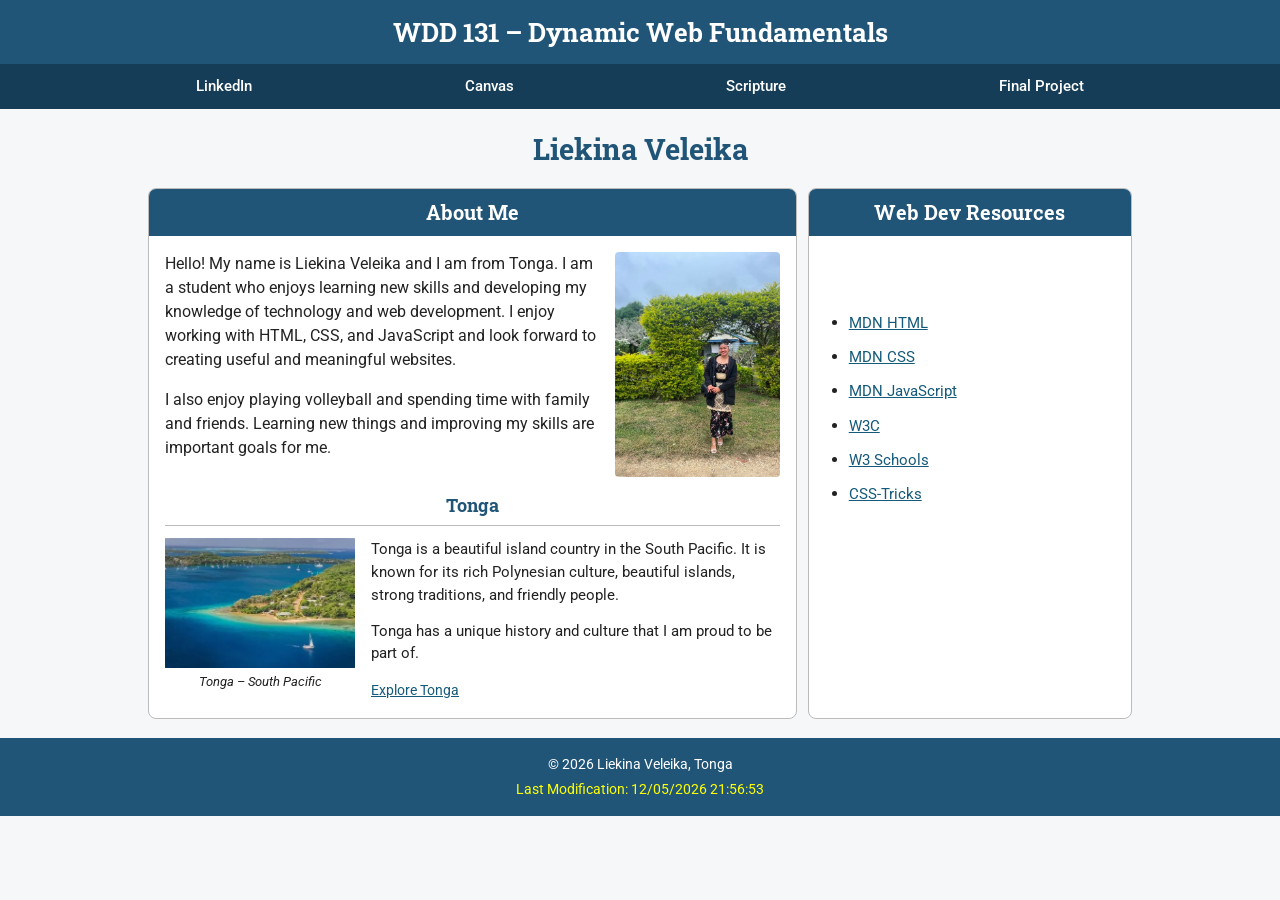
==== commit 2616e327: "Update W01 home page design" ====
--- a/index.html
+++ b/index.html
@@ -14,6 +14,7 @@
 
     <link rel="preconnect" href="https://fonts.googleapis.com">
     <link rel="preconnect" href="https://fonts.gstatic.com" crossorigin>
+
     <link href="https://fonts.googleapis.com/css2?family=Roboto:wght@400;500;700&family=Roboto+Slab:wght@700&display=swap"
         rel="stylesheet">
 
@@ -28,11 +29,22 @@
         <span id="course-title">WDD 131 – Dynamic Web Fundamentals</span>
 
         <nav>
-            <a href="https://www.linkedin.com/" target="_blank" rel="noopener noreferrer">LinkedIn</a>
-            <a href="https://byupw.instructure.com/" target="_blank" rel="noopener noreferrer">Canvas</a>
+            <a href="https://www.linkedin.com/" target="_blank" rel="noopener noreferrer">
+                LinkedIn
+            </a>
+
+            <a href="https://byupw.instructure.com/" target="_blank" rel="noopener noreferrer">
+                Canvas
+            </a>
+
             <a href="https://www.churchofjesuschrist.org/study/scriptures"
-                target="_blank" rel="noopener noreferrer">Scripture</a>
-            <a href="#">Final Project</a>
+                target="_blank" rel="noopener noreferrer">
+                Scripture
+            </a>
+
+            <a href="#">
+                Final Project
+            </a>
         </nav>
     </header>
 
@@ -42,121 +54,150 @@
 
         <div class="content-grid">
 
-            <div class="left-column">
-
-                <section class="card">
-                    <h2>About Me</h2>
-
-                    <div class="about-content">
-                        <img class="profile" src="images/profile.jpg" alt="Portrait of Liekina Veleika">
-
-                        <p>
-                            Hello! My name is Liekina Veleika and I am from Tonga.
-                            I am a student who enjoys learning new skills and developing
-                            my knowledge of technology and web development. I enjoy
-                            working with HTML, CSS, and JavaScript and look forward
-                            to creating useful and meaningful websites.
-                        </p>
-
-                        <p>
-                            I also enjoy playing volleyball and spending time with
-                            family and friends. Learning new things and improving
-                            my skills are important goals for me.
-                        </p>
+            <!-- LEFT CARD -->
+            <section class="card about-card">
+
+                <h2>About Me</h2>
+
+                <div class="about-content">
+
+                    <img class="profile"
+                        src="images/profile.jpg"
+                        alt="Portrait of Liekina Veleika">
+
+                    <p>
+                        Hello! My name is Liekina Veleika and I am from Tonga.
+                        I am a student who enjoys learning new skills and developing
+                        my knowledge of technology and web development. I enjoy working
+                        with HTML, CSS, and JavaScript and look forward to creating
+                        useful and meaningful websites.
+                    </p>
+
+                    <p>
+                        I also enjoy playing volleyball and spending time with family
+                        and friends. Learning new things and improving my skills are
+                        important goals for me.
+                    </p>
+
+                </div>
+
+                <div class="location">
+
+                    <h3>Tonga</h3>
+
+                    <div class="location-content">
+
+                        <figure>
+                            <img class="location-image"
+                                src="images/tonga.jpg"
+                                alt="Beautiful coastal landscape in Tonga">
+
+                            <figcaption>
+                                Tonga – South Pacific
+                            </figcaption>
+                        </figure>
+
+                        <div class="tonga-text">
+
+                            <p>
+                                Tonga is a beautiful island country in the South Pacific.
+                                It is known for its rich Polynesian culture, beautiful
+                                islands, strong traditions, and friendly people.
+                            </p>
+
+                            <p>
+                                Tonga has a unique history and culture that I am proud
+                                to be part of.
+                            </p>
+
+                            <a href="https://www.tourismtonga.gov.to/"
+                                target="_blank"
+                                rel="noopener noreferrer">
+                                Explore Tonga
+                            </a>
+
+                        </div>
+
                     </div>
 
-                    <div class="location">
-                        <h3>Tonga</h3>
-
-                        <div class="location-content">
-                            <figure>
-                                <img class="location-image" src="images/tonga.jpg"
-                                    alt="Beautiful coastal landscape in Tonga">
-                                <figcaption>Tonga – South Pacific</figcaption>
-                            </figure>
-
-                            <div>
-                                <p>
-                                    Tonga is a beautiful island country in the South
-                                    Pacific. It is known for its rich Polynesian
-                                    culture, beautiful islands, strong traditions,
-                                    and friendly people.
-                                </p>
-
-                                <p>
-                                    Tonga has a unique history and culture that I am
-                                    proud to be part of.
-                                </p>
-
-                                <a href="https://www.tourismtonga.gov.to/"
-                                    target="_blank" rel="noopener noreferrer">
-                                    Explore Tonga
-                                </a>
-                            </div>
-                        </div>
-                    </div>
-                </section>
-
-            </div>
-
+                </div>
+
+            </section>
+
+
+            <!-- RIGHT CARD -->
             <section class="card resources-card">
+
                 <h2>Web Dev Resources</h2>
 
                 <ul>
+
                     <li>
                         <a href="https://developer.mozilla.org/en-US/docs/Web/HTML"
-                            target="_blank" rel="noopener noreferrer">
+                            target="_blank"
+                            rel="noopener noreferrer">
                             MDN HTML
                         </a>
                     </li>
 
                     <li>
                         <a href="https://developer.mozilla.org/en-US/docs/Web/CSS"
-                            target="_blank" rel="noopener noreferrer">
+                            target="_blank"
+                            rel="noopener noreferrer">
                             MDN CSS
                         </a>
                     </li>
 
                     <li>
                         <a href="https://developer.mozilla.org/en-US/docs/Web/JavaScript"
-                            target="_blank" rel="noopener noreferrer">
+                            target="_blank"
+                            rel="noopener noreferrer">
                             MDN JavaScript
                         </a>
                     </li>
 
                     <li>
                         <a href="https://www.w3.org/"
-                            target="_blank" rel="noopener noreferrer">
+                            target="_blank"
+                            rel="noopener noreferrer">
                             W3C
                         </a>
                     </li>
 
                     <li>
                         <a href="https://www.w3schools.com/"
-                            target="_blank" rel="noopener noreferrer">
+                            target="_blank"
+                            rel="noopener noreferrer">
                             W3 Schools
                         </a>
                     </li>
 
                     <li>
                         <a href="https://css-tricks.com/"
-                            target="_blank" rel="noopener noreferrer">
+                            target="_blank"
+                            rel="noopener noreferrer">
                             CSS-Tricks
                         </a>
                     </li>
+
                 </ul>
+
             </section>
 
         </div>
 
     </main>
 
+
     <footer>
+
         <p>
-            &copy; <span id="currentyear"></span> Liekina Veleika, Tonga
+            &copy; <span id="currentyear"></span>
+            Liekina Veleika, Tonga
         </p>
 
         <p id="lastModified"></p>
+
     </footer>
 
 </body>
--- a/styles/base.css
+++ b/styles/base.css
@@ -1,9 +1,11 @@
 :root {
     --primary-color: #205578;
-    --secondary-color: #f2f6f8;
-    --accent-color: #f4c95d;
+    --dark-blue: #163d57;
+    --background-color: #f5f7f8;
     --text-color: #222;
     --white: #ffffff;
+    --accent-color: #ffff00;
+    --border-color: #bbb;
 }
 
 * {
@@ -14,121 +16,144 @@
     margin: 0;
     font-family: "Roboto", sans-serif;
     color: var(--text-color);
-    background-color: var(--secondary-color);
-    line-height: 1.6;
-}
+    background-color: var(--background-color);
+    line-height: 1.5;
+}
+
+
+/* HEADER */
 
 header {
     background-color: var(--primary-color);
-    color: var(--white);
-    padding: 0;
+    color: white;
 }
 
 #course-title {
     display: block;
     text-align: center;
     font-family: "Roboto Slab", serif;
-    font-size: 2rem;
+    font-size: 1.6rem;
     font-weight: 700;
-    padding: 1.2rem;
+    padding: 0.8rem;
 }
 
 nav {
     display: flex;
     justify-content: space-evenly;
-    align-items: center;
-    background-color: #163d57;
+    background-color: var(--dark-blue);
 }
 
 nav a {
-    color: var(--white);
+    color: white;
     text-decoration: none;
+    font-size: 0.95rem;
     font-weight: 500;
-    padding: 1rem 1.5rem;
+    padding: 0.7rem 1rem;
     transition: color 0.2s ease, background-color 0.2s ease;
 }
 
 nav a:hover,
 nav a:focus {
     color: var(--accent-color);
-    background-color: #0e2d40;
+    background-color: #0d2b3d;
     text-decoration: underline;
 }
 
+
+/* MAIN */
+
 main {
-    max-width: 1100px;
-    margin: 2rem auto;
-    padding: 0 1rem;
+    max-width: 1000px;
+    margin: 1.2rem auto;
+    padding: 0 0.5rem;
 }
 
 h1 {
     text-align: center;
     font-family: "Roboto Slab", serif;
     color: var(--primary-color);
-    margin-bottom: 1.5rem;
-}
+    font-size: 1.8rem;
+    margin: 0 0 1rem;
+}
+
+
+/* TWO COLUMNS */
 
 .content-grid {
     display: grid;
     grid-template-columns: 2fr 1fr;
-    gap: 1.5rem;
-    align-items: start;
-}
+    gap: 0.7rem;
+    align-items: stretch;
+}
+
+
+/* CARDS */
 
 .card {
-    background-color: var(--white);
-    border: 1px solid #b8c4cc;
+    background-color: white;
+    border: 1px solid var(--border-color);
     border-radius: 8px;
     overflow: hidden;
-    box-shadow: 0 2px 5px rgba(0, 0, 0, 0.12);
-}
+    height: 100%;
+}
+
+
+/* CARD HEADINGS */
 
 .card h2 {
     margin: 0;
-    padding: 0.8rem;
+    padding: 0.55rem;
     text-align: center;
     background-color: var(--primary-color);
-    color: var(--white);
-    font-family: "Roboto Slab", serif;
-    font-size: 1.3rem;
-}
+    color: white;
+    font-family: "Roboto Slab", serif;
+    font-size: 1.25rem;
+}
+
+
+/* ABOUT ME */
 
 .about-content {
-    padding: 1.5rem;
-    min-height: 240px;
+    padding: 1rem;
+    min-height: 205px;
 }
 
 .profile {
     float: right;
     width: 165px;
-    height: auto;
-    margin: 0 0 1rem 1.5rem;
+    height: 225px;
+    object-fit: cover;
+    margin: 0 0 0.7rem 1rem;
     border-radius: 4px;
 }
 
 .about-content p {
-    margin-top: 0;
-}
+    font-size: 1rem;
+    margin: 0 0 1rem;
+}
+
+
+/* TONGA */
 
 .location {
     clear: both;
-    padding-bottom: 1.5rem;
+    padding: 0 1rem 1rem;
 }
 
 .location h3 {
     text-align: center;
     color: var(--primary-color);
     font-family: "Roboto Slab", serif;
-    border-bottom: 1px solid #b8c4cc;
-    margin: 0 1.5rem 1rem;
-    padding-bottom: 0.5rem;
+    font-size: 1.15rem;
+    border-bottom: 1px solid var(--border-color);
+    margin: 0 0 0.8rem;
+    padding-bottom: 0.3rem;
 }
 
 .location-content {
     display: flex;
-    align-items: center;
-    gap: 1.5rem;
-    padding: 0 1.5rem;
+    align-items: flex-start;
+    gap: 1rem;
 }
 
 .location-content figure {
@@ -138,63 +163,85 @@
 
 .location-image {
     width: 190px;
-    height: auto;
+    height: 130px;
+    object-fit: cover;
     display: block;
 }
 
 figcaption {
     text-align: center;
-    font-size: 0.85rem;
+    font-size: 0.8rem;
     font-style: italic;
-    margin-top: 0.3rem;
-}
-
-.location-content p {
-    margin-top: 0;
-}
-
-a {
+    margin-top: 0.2rem;
+}
+
+.tonga-text {
+    flex: 1;
+}
+
+.tonga-text p {
+    font-size: 0.95rem;
+    margin: 0 0 0.8rem;
+}
+
+.tonga-text a {
     color: #155a7a;
-}
-
-a:hover,
-a:focus {
+    font-size: 0.9rem;
+}
+
+
+/* WEB DEV RESOURCES */
+
+.resources-card {
+    height: 100%;
+}
+
+.resources-card ul {
+    margin: 0;
+    padding: 4rem 1.5rem 2rem 2.5rem;
+}
+
+.resources-card li {
+    margin: 0.65rem 0;
+}
+
+.resources-card a {
+    color: #155a7a;
+    font-size: 0.95rem;
+}
+
+.resources-card a:hover,
+.resources-card a:focus {
     color: #0b3548;
 }
 
-.resources-card ul {
-    margin: 0;
-    padding: 2rem 2rem 2rem 3rem;
-}
-
-.resources-card li {
-    margin: 1rem 0;
-}
-
-.resources-card a {
-    font-weight: 500;
-}
+
+/* FOOTER */
 
 footer {
     background-color: var(--primary-color);
-    color: var(--white);
-    text-align: center;
-    padding: 1.2rem;
-    margin-top: 2rem;
+    color: white;
+    text-align: center;
+    padding: 0.8rem;
+    margin-top: 1.2rem;
 }
 
 footer p {
-    margin: 0.3rem;
+    margin: 0.2rem;
+    font-size: 0.9rem;
 }
 
 #lastModified {
     color: var(--accent-color);
 }
 
+
+/* MOBILE */
+
 @media (max-width: 700px) {
 
     #course-title {
-        font-size: 1.4rem;
+        font-size: 1.3rem;
     }
 
     nav {
@@ -204,7 +251,6 @@
     nav a {
         width: 100%;
         text-align: center;
-        padding: 0.8rem;
     }
 
     .content-grid {
@@ -213,10 +259,12 @@
 
     .profile {
         width: 140px;
+        height: 190px;
     }
 
     .location-content {
         flex-direction: column;
+        align-items: center;
         text-align: center;
     }
 
